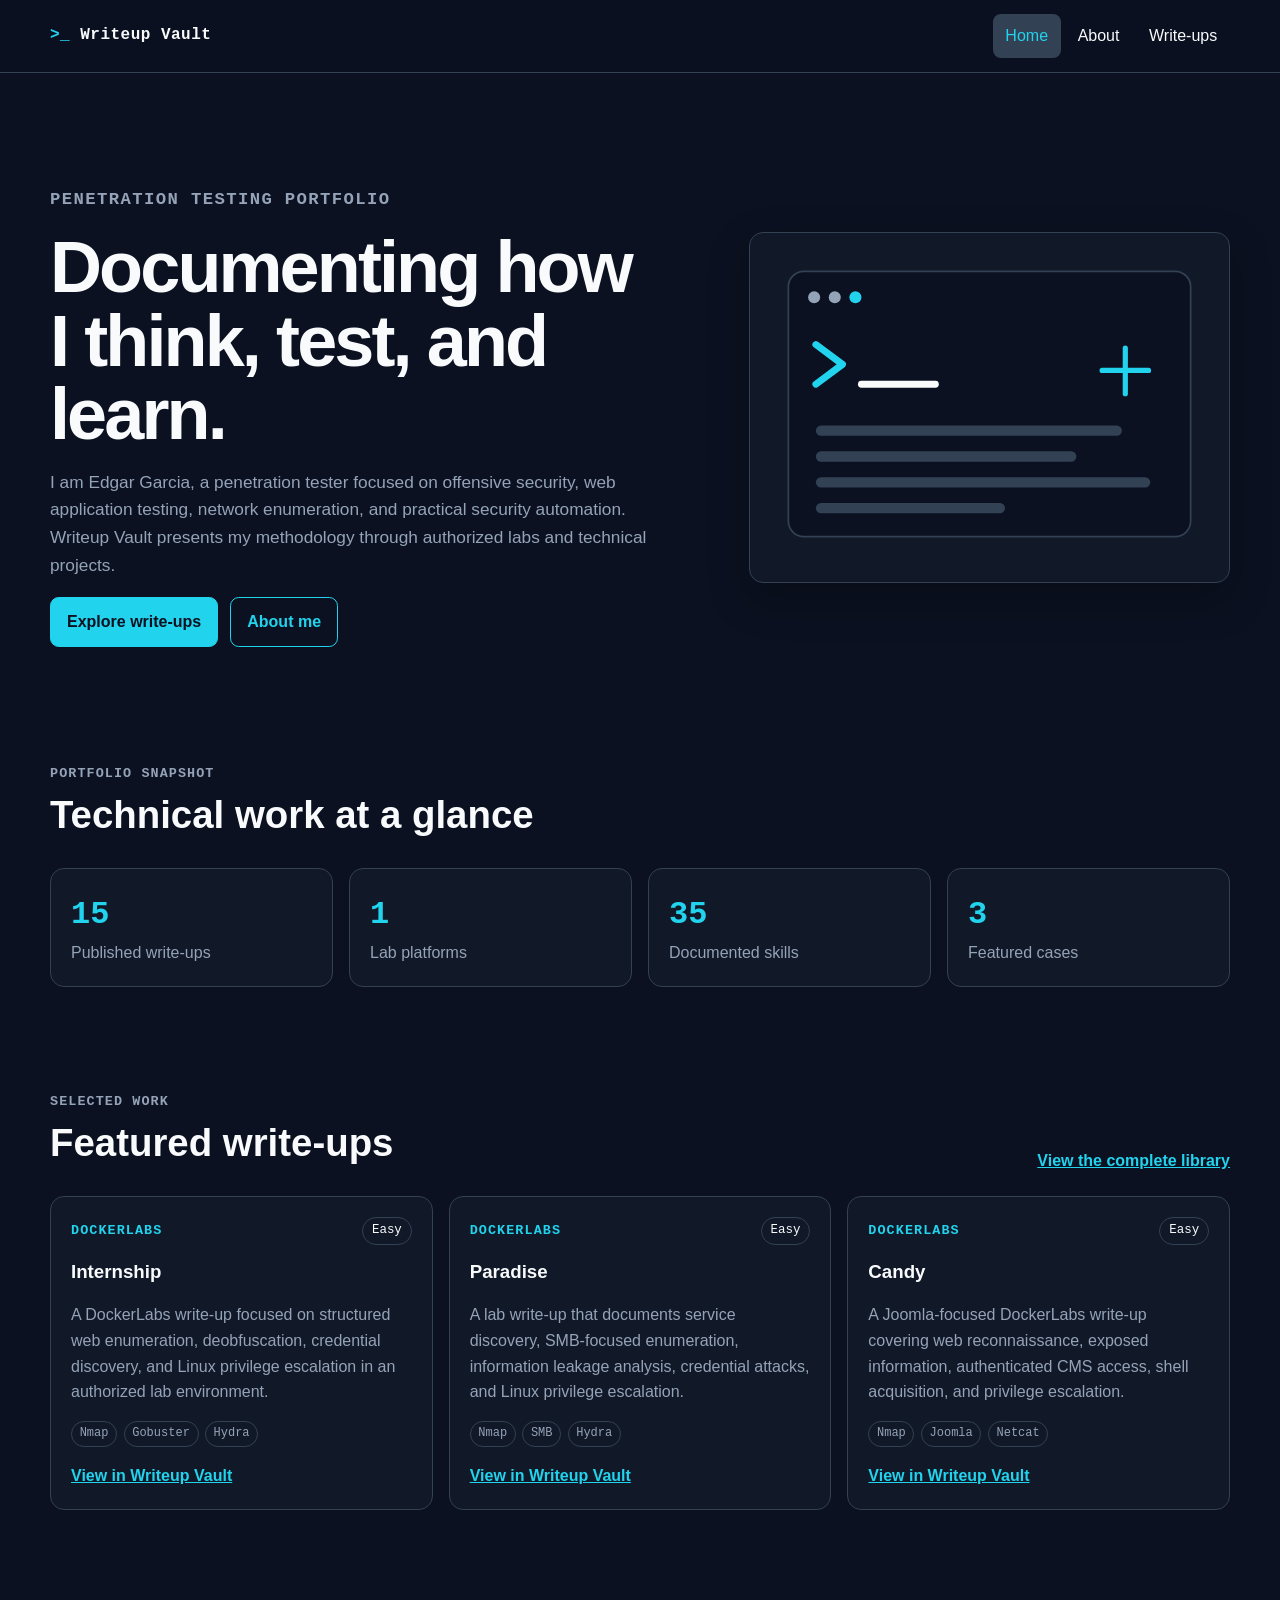
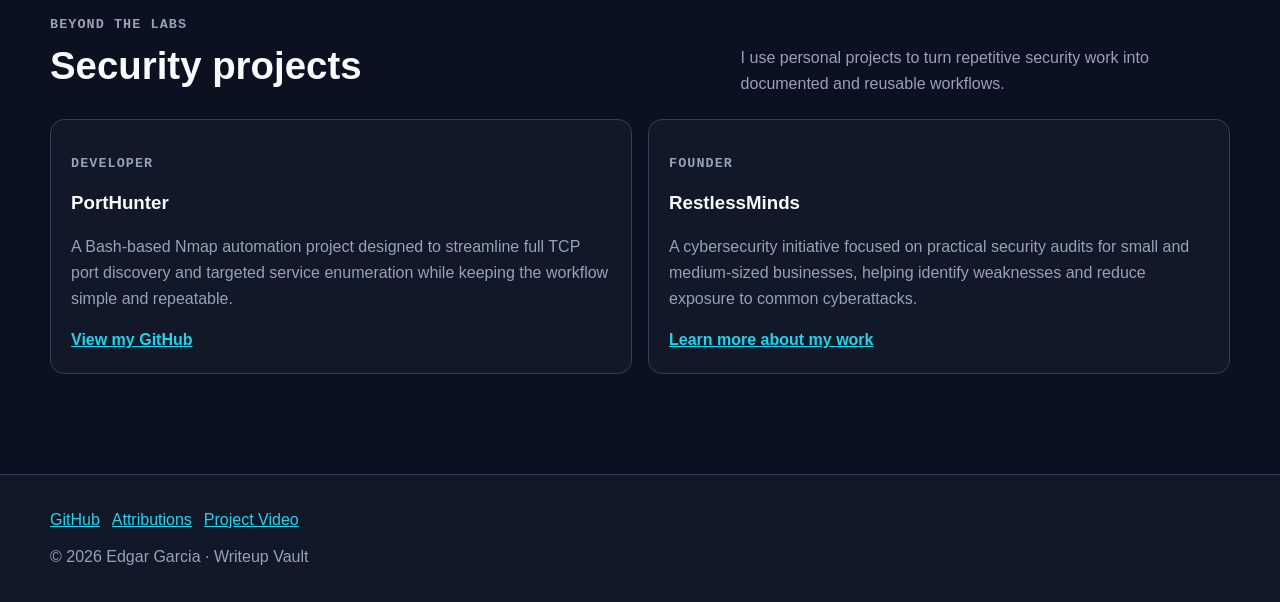
==== finalproject/index.html @ 9d67a1e1 "W06 Project - Completion" ====
<!doctype html>
<html lang="en">
<head>
  <meta charset="utf-8">
  <meta name="viewport" content="width=device-width, initial-scale=1">
  <title>Writeup Vault | Edgar Garcia Cybersecurity Portfolio</title>
  <meta name="description" content="Explore Edgar Garcia's professional cybersecurity portfolio, featured penetration testing write-ups, skills, and security projects.">
  <meta name="author" content="Edgar Garcia">
  <meta property="og:title" content="Writeup Vault | Edgar Garcia Cybersecurity Portfolio">
  <meta property="og:description" content="A professional penetration testing portfolio documenting methodology, technical findings, and lessons learned from authorized labs.">
  <meta property="og:type" content="website">
  <meta property="og:site_name" content="Writeup Vault">
  <meta property="og:url" content="https://edrigmorado.github.io/wdd231/finalproject/">
  <link rel="icon" href="images/favicon.svg" type="image/svg+xml">
  <link rel="stylesheet" href="styles/base.css">
  <link rel="stylesheet" href="styles/larger.css">
  <script type="module" src="scripts/main.js"></script>
  <script type="module" src="scripts/home.js"></script>
</head>
<body>
  <a class="skip-link" href="#main-content">Skip to main content</a>

  <header class="site-header">
    <div class="header-inner">
      <a class="brand" href="index.html"><span class="brand-mark">&gt;_</span> Writeup Vault</a>
      <button id="menu-button" class="menu-button" type="button" aria-expanded="false" aria-controls="primary-nav" aria-label="Open navigation menu">☰</button>
      <nav id="primary-nav" class="primary-nav" aria-label="Primary navigation">
        <ul>
          <li><a href="index.html" aria-current="page">Home</a></li>
          <li><a href="about.html">About</a></li>
          <li><a href="writeups.html">Write-ups</a></li>
        </ul>
      </nav>
    </div>
  </header>

  <main id="main-content">
    <section class="hero">
      <div class="hero-grid">
        <div class="hero-copy">
          <p class="eyebrow">Penetration Testing Portfolio</p>
          <h1>Documenting how I think, test, and learn.</h1>
          <p>
            I am Edgar Garcia, a penetration tester focused on offensive security, web application testing,
            network enumeration, and practical security automation. Writeup Vault presents my methodology
            through authorized labs and technical projects.
          </p>
          <div class="hero-actions">
            <a class="button" href="writeups.html">Explore write-ups</a>
            <a class="button button-secondary" href="about.html">About me</a>
          </div>
        </div>
        <div class="hero-visual">
          <img src="images/vault-terminal.svg" alt="Stylized terminal representing the Writeup Vault cybersecurity portfolio" width="520" height="360" loading="lazy">
        </div>
      </div>
    </section>

    <section class="section" aria-labelledby="stats-title">
      <div class="section-heading">
        <div>
          <p class="eyebrow">Portfolio snapshot</p>
          <h2 id="stats-title">Technical work at a glance</h2>
        </div>
      </div>
      <div id="portfolio-stats" class="stats-grid" aria-live="polite"></div>
      <p id="home-data-status" class="sr-only" aria-live="polite"></p>
    </section>

    <section class="section" aria-labelledby="featured-title">
      <div class="section-heading">
        <div>
          <p class="eyebrow">Selected work</p>
          <h2 id="featured-title">Featured write-ups</h2>
        </div>
        <a class="text-link" href="writeups.html">View the complete library</a>
      </div>
      <div id="featured-writeups" class="writeup-grid"></div>
    </section>

    <section class="section" aria-labelledby="projects-title">
      <div class="section-heading">
        <div>
          <p class="eyebrow">Beyond the labs</p>
          <h2 id="projects-title">Security projects</h2>
        </div>
        <p>I use personal projects to turn repetitive security work into documented and reusable workflows.</p>
      </div>

      <div class="project-grid">
        <article class="project-card">
          <p class="eyebrow">Developer</p>
          <h3>PortHunter</h3>
          <p>
            A Bash-based Nmap automation project designed to streamline full TCP port discovery and targeted
            service enumeration while keeping the workflow simple and repeatable.
          </p>
          <a class="text-link" href="https://github.com/EdrigMorado" target="_blank" rel="noopener">View my GitHub</a>
        </article>

        <article class="project-card">
          <p class="eyebrow">Founder</p>
          <h3>RestlessMinds</h3>
          <p>
            A cybersecurity initiative focused on practical security audits for small and medium-sized businesses,
            helping identify weaknesses and reduce exposure to common cyberattacks.
          </p>
          <a class="text-link" href="about.html#projects">Learn more about my work</a>
        </article>
      </div>
    </section>
  </main>

  <footer class="site-footer">
    <div class="footer-inner">
      <ul class="footer-links">
        <li><a href="https://github.com/EdrigMorado" target="_blank" rel="noopener">GitHub</a></li>
        <li><a href="attributions.html">Attributions</a></li>
        <li><a data-video-link href="#">Project Video</a></li>
      </ul>
      <p>© <span data-current-year></span> Edgar Garcia · Writeup Vault</p>
    </div>
  </footer>
</body>
</html>
---- finalproject/styles/base.css ----
:root {
  --navy: #0b1120;
  --surface: #111827;
  --slate: #334155;
  --light-slate: #94a3b8;
  --white: #f8fafc;
  --cyan: #22d3ee;
  --cyan-dark: #0e7490;
  --danger: #fecaca;
  --max-width: 1180px;
  --radius: 14px;
  --shadow: 0 16px 40px rgb(0 0 0 / 25%);
}

* {
  box-sizing: border-box;
}

html {
  scroll-behavior: smooth;
}

body {
  margin: 0;
  min-width: 320px;
  background: var(--navy);
  color: var(--white);
  font-family: "Segoe UI", Arial, sans-serif;
  line-height: 1.6;
}

img,
svg {
  max-width: 100%;
  height: auto;
}

a {
  color: var(--cyan);
}

a:hover {
  text-decoration-thickness: 2px;
}

button,
input,
select,
textarea {
  font: inherit;
}

button,
a {
  -webkit-tap-highlight-color: transparent;
}

:focus-visible {
  outline: 3px solid var(--cyan);
  outline-offset: 3px;
}

.skip-link {
  position: absolute;
  left: 1rem;
  top: -5rem;
  z-index: 1000;
  background: var(--white);
  color: var(--navy);
  padding: 0.7rem 1rem;
  border-radius: 0.4rem;
}

.skip-link:focus {
  top: 1rem;
}

.site-header {
  position: sticky;
  top: 0;
  z-index: 100;
  border-bottom: 1px solid var(--slate);
  background: rgb(11 17 32 / 96%);
  backdrop-filter: blur(12px);
}

.header-inner,
main,
.footer-inner {
  width: min(calc(100% - 2rem), var(--max-width));
  margin-inline: auto;
}

.header-inner {
  min-height: 4.5rem;
  display: flex;
  align-items: center;
  justify-content: space-between;
  gap: 1rem;
}

.brand {
  color: var(--white);
  text-decoration: none;
  font-family: Consolas, "Courier New", monospace;
  font-weight: 700;
  letter-spacing: 0.03em;
}

.brand-mark {
  color: var(--cyan);
}

.menu-button {
  display: inline-flex;
  align-items: center;
  justify-content: center;
  min-width: 44px;
  min-height: 44px;
  border: 1px solid var(--slate);
  border-radius: 0.55rem;
  background: transparent;
  color: var(--white);
  cursor: pointer;
}

.primary-nav {
  display: none;
  position: absolute;
  inset: 4.5rem 0 auto 0;
  background: var(--surface);
  border-bottom: 1px solid var(--slate);
}

.primary-nav.nav-open {
  display: block;
}

.primary-nav ul {
  list-style: none;
  margin: 0;
  padding: 0.75rem 1rem 1rem;
}

.primary-nav a {
  display: block;
  padding: 0.8rem 1rem;
  color: var(--white);
  text-decoration: none;
  border-radius: 0.5rem;
}

.primary-nav a:hover,
.primary-nav a[aria-current="page"] {
  background: var(--slate);
  color: var(--cyan);
}

main {
  min-height: 70vh;
}

.hero,
.page-hero {
  padding: 4rem 0 3rem;
}

.hero-grid {
  display: grid;
  gap: 2rem;
  align-items: center;
}

.hero-copy h1,
.page-hero h1 {
  margin: 0.35rem 0 1rem;
  max-width: 15ch;
  font-size: clamp(2.25rem, 9vw, 4.5rem);
  line-height: 1.02;
  letter-spacing: -0.04em;
}

.hero-copy p,
.page-hero > p {
  max-width: 65ch;
  color: var(--light-slate);
  font-size: 1.08rem;
}

.eyebrow {
  color: var(--cyan);
  font-family: Consolas, "Courier New", monospace;
  font-size: 0.84rem;
  font-weight: 700;
  letter-spacing: 0.08em;
  text-transform: uppercase;
}

.hero-actions,
.card-actions,
.footer-links {
  display: flex;
  flex-wrap: wrap;
  gap: 0.75rem;
}

.button {
  display: inline-flex;
  align-items: center;
  justify-content: center;
  min-height: 44px;
  padding: 0.7rem 1rem;
  border: 1px solid var(--cyan);
  border-radius: 0.55rem;
  background: var(--cyan);
  color: var(--navy);
  font-weight: 700;
  text-decoration: none;
  cursor: pointer;
}

.button:hover {
  background: #67e8f9;
}

.button-secondary {
  background: transparent;
  color: var(--cyan);
}

.hero-visual {
  padding: 1rem;
  border: 1px solid var(--slate);
  border-radius: var(--radius);
  background: var(--surface);
  box-shadow: var(--shadow);
}

.section {
  padding: 3.25rem 0;
}

.section-heading {
  display: flex;
  flex-wrap: wrap;
  align-items: end;
  justify-content: space-between;
  gap: 1rem;
  margin-bottom: 1.4rem;
}

.section-heading h2 {
  margin: 0;
  font-size: clamp(1.7rem, 5vw, 2.4rem);
}

.section-heading p {
  max-width: 55ch;
  margin: 0;
  color: var(--light-slate);
}

.stats-grid,
.writeup-grid,
.project-grid,
.skills-grid {
  display: grid;
  gap: 1rem;
}

.stat-card,
.writeup-card,
.project-card,
.skill-panel,
.contact-card,
.response-card {
  min-width: 0;
  border: 1px solid var(--slate);
  border-radius: var(--radius);
  background: var(--surface);
}

.stat-card {
  padding: 1.25rem;
}

.stat-card strong {
  display: block;
  color: var(--cyan);
  font-family: Consolas, "Courier New", monospace;
  font-size: 2rem;
}

.stat-card span {
  color: var(--light-slate);
}

.writeup-card,
.project-card,
.skill-panel,
.contact-card,
.response-card {
  padding: 1.25rem;
}

.writeup-card h2,
.writeup-card h3,
.project-card h2,
.project-card h3 {
  margin: 0.7rem 0;
}

.writeup-card p,
.project-card p {
  color: var(--light-slate);
}

.card-topline {
  display: flex;
  justify-content: space-between;
  align-items: center;
  gap: 1rem;
}

.difficulty-badge,
.tag {
  display: inline-flex;
  align-items: center;
  border: 1px solid var(--slate);
  border-radius: 999px;
  font-family: Consolas, "Courier New", monospace;
}

.difficulty-badge {
  padding: 0.2rem 0.55rem;
  color: var(--white);
  font-size: 0.78rem;
}

.tag-row {
  display: flex;
  flex-wrap: wrap;
  gap: 0.4rem;
  margin: 1rem 0;
}

.tag {
  padding: 0.16rem 0.48rem;
  color: var(--light-slate);
  font-size: 0.75rem;
}

.text-link {
  font-weight: 700;
}

.writeup-meta {
  display: grid;
  gap: 0.6rem;
  margin: 1rem 0;
}

.writeup-meta div {
  display: grid;
  grid-template-columns: minmax(7rem, 0.45fr) 1fr;
  gap: 0.75rem;
  border-bottom: 1px solid var(--slate);
  padding-bottom: 0.45rem;
}

.writeup-meta dt {
  color: var(--light-slate);
}

.writeup-meta dd {
  margin: 0;
  overflow-wrap: anywhere;
}

.filters {
  min-inline-size: 0;
  display: grid;
  gap: 1rem;
  margin-bottom: 1.5rem;
  padding: 1rem;
  border: 1px solid var(--slate);
  border-radius: var(--radius);
  background: var(--surface);
}

.field label,
.field legend {
  display: block;
  margin-bottom: 0.4rem;
  font-weight: 700;
}

.field input,
.field select,
.field textarea {
  width: 100%;
  min-height: 44px;
  border: 1px solid var(--slate);
  border-radius: 0.5rem;
  background: var(--navy);
  color: var(--white);
  padding: 0.65rem 0.75rem;
}

.field textarea {
  min-height: 9rem;
  resize: vertical;
}

.checkbox-field {
  display: flex;
  align-items: center;
  gap: 0.6rem;
}

.checkbox-field input {
  width: 1.2rem;
  height: 1.2rem;
  accent-color: var(--cyan);
}

.favorite-button {
  min-height: 44px;
  padding: 0.65rem 0.85rem;
  border: 1px solid var(--slate);
  border-radius: 0.55rem;
  background: transparent;
  color: var(--white);
  cursor: pointer;
}

.favorite-button[aria-pressed="true"] {
  border-color: var(--cyan);
  color: var(--cyan);
}

.notice {
  grid-column: 1 / -1;
  padding: 1rem;
  border: 1px solid var(--slate);
  border-radius: 0.5rem;
  background: var(--surface);
}

.error-notice {
  color: var(--danger);
}

.sr-only {
  position: absolute;
  width: 1px;
  height: 1px;
  padding: 0;
  margin: -1px;
  overflow: hidden;
  clip: rect(0, 0, 0, 0);
  white-space: nowrap;
  border: 0;
}

dialog {
  width: min(92vw, 680px);
  max-height: 85vh;
  overflow: auto;
  border: 1px solid var(--slate);
  border-radius: var(--radius);
  background: var(--surface);
  color: var(--white);
  box-shadow: var(--shadow);
}

dialog::backdrop {
  background: rgb(0 0 0 / 72%);
}

.dialog-header {
  display: flex;
  justify-content: flex-end;
}

.dialog-close {
  min-width: 44px;
  min-height: 44px;
  border: 1px solid var(--slate);
  border-radius: 0.5rem;
  background: transparent;
  color: var(--white);
  cursor: pointer;
}

.skill-list {
  padding-left: 1.25rem;
}

.about-grid {
  display: grid;
  gap: 1rem;
}

.profile-summary {
  padding: 1.5rem;
  border-left: 4px solid var(--cyan);
  background: var(--surface);
}

.profile-summary p {
  margin: 0;
  color: var(--light-slate);
}

.certification {
  display: inline-flex;
  gap: 0.5rem;
  align-items: center;
  padding: 0.5rem 0.75rem;
  border: 1px solid var(--cyan-dark);
  border-radius: 999px;
  color: var(--cyan);
  font-family: Consolas, "Courier New", monospace;
}

.contact-form {
  display: grid;
  gap: 1rem;
}

.form-note {
  color: var(--light-slate);
  font-size: 0.92rem;
}

.response-list {
  display: grid;
  gap: 1rem;
}

.response-list div {
  border-bottom: 1px solid var(--slate);
  padding-bottom: 0.7rem;
}

.response-list dt {
  color: var(--cyan);
  font-weight: 700;
}

.response-list dd {
  margin: 0.25rem 0 0;
  overflow-wrap: anywhere;
  white-space: pre-wrap;
}

.site-footer {
  margin-top: 3rem;
  border-top: 1px solid var(--slate);
  background: var(--surface);
}

.footer-inner {
  padding: 2rem 0;
}

.footer-inner p {
  margin: 0.75rem 0 0;
  color: var(--light-slate);
}

.footer-links {
  list-style: none;
  margin: 0;
  padding: 0;
}


/* About page enhancements */
.about-hero {
  max-width: 850px;
}

.profile-summary-large {
  display: grid;
  gap: 1rem;
}

.profile-summary-large p {
  margin: 0;
}

.about-stats .stat-card strong {
  overflow-wrap: anywhere;
}

.credential-card {
  display: flex;
  flex-direction: column;
  gap: 1.25rem;
  padding: 1.4rem;
  border: 1px solid var(--slate);
  border-radius: var(--radius);
  background: linear-gradient(135deg, var(--surface), #0f1d2e);
}

.credential-card h3 {
  margin: 0.35rem 0 0.6rem;
}

.credential-card p {
  color: var(--light-slate);
}

.project-card-featured {
  position: relative;
  overflow: hidden;
}

.project-card-featured::before {
  content: "";
  position: absolute;
  inset: 0 auto 0 0;
  width: 3px;
  background: var(--cyan);
}

.terminal-sample,
.writeup-reader pre {
  max-width: 100%;
  overflow-x: auto;
  padding: 1rem;
  border: 1px solid var(--slate);
  border-radius: 0.65rem;
  background: #060b14;
  color: var(--white);
  font-family: Consolas, "Courier New", monospace;
  font-size: 0.88rem;
  line-height: 1.55;
}

/* Internal write-up reader */
.writeup-reader {
  max-width: 900px;
  margin-inline: auto;
  padding: 2.5rem 0 4rem;
}

.reader-toolbar {
  display: flex;
  flex-wrap: wrap;
  justify-content: space-between;
  gap: 0.75rem;
  margin-bottom: 2rem;
}

.reader-header {
  padding-bottom: 2rem;
  border-bottom: 1px solid var(--slate);
}

.reader-header h1 {
  margin: 0.35rem 0 1rem;
  font-size: clamp(2.5rem, 8vw, 4.8rem);
  line-height: 1;
  letter-spacing: -0.04em;
}

.reader-lead {
  max-width: 70ch;
  color: var(--light-slate);
  font-size: 1.08rem;
}

.reader-meta-grid {
  display: grid;
  gap: 0.75rem;
  margin-top: 1.5rem;
}

.reader-meta-grid div {
  padding: 0.8rem;
  border: 1px solid var(--slate);
  border-radius: 0.55rem;
  background: var(--surface);
}

.reader-meta-grid span,
.reader-meta-grid strong {
  display: block;
}

.reader-meta-grid span {
  color: var(--light-slate);
  font-size: 0.8rem;
  text-transform: uppercase;
  letter-spacing: 0.06em;
}

.reader-note {
  margin: 2rem 0;
  padding: 1rem 1.15rem;
  border-left: 4px solid var(--cyan);
  background: var(--surface);
  color: var(--light-slate);
}

.reader-note strong {
  color: var(--white);
}

.reader-section {
  padding: 1rem 0 1.5rem;
}

.reader-section + .reader-section {
  border-top: 1px solid var(--slate);
}

.reader-section h2,
.reader-source h2 {
  margin-bottom: 0.75rem;
  color: var(--white);
}

.reader-section p,
.reader-section li,
.reader-source p {
  color: var(--light-slate);
}

.reader-source {
  margin-top: 2rem;
  padding: 1.25rem;
  border: 1px solid var(--slate);
  border-radius: var(--radius);
  background: var(--surface);
}
---- finalproject/styles/larger.css ----
@media (min-width: 48rem) {
  .menu-button {
    display: none;
  }

  .primary-nav {
    display: block;
    position: static;
    border: 0;
    background: transparent;
  }

  .primary-nav ul {
    display: flex;
    gap: 0.25rem;
    padding: 0;
  }

  .primary-nav a {
    padding: 0.55rem 0.8rem;
  }

  .hero {
    padding: 6rem 0 4rem;
  }

  .hero-grid {
    grid-template-columns: minmax(0, 1.15fr) minmax(280px, 0.85fr);
    gap: 3rem;
  }

  .stats-grid {
    grid-template-columns: repeat(4, minmax(0, 1fr));
  }

  .writeup-grid {
    grid-template-columns: repeat(2, minmax(0, 1fr));
  }

  .project-grid,
  .skills-grid,
  .about-grid {
    grid-template-columns: repeat(2, minmax(0, 1fr));
  }

  .filters {
    grid-template-columns: 2fr 1fr 1fr auto;
    align-items: end;
  }
}

@media (min-width: 70rem) {
  .writeup-grid {
    grid-template-columns: repeat(3, minmax(0, 1fr));
  }
}


@media (min-width: 48rem) {
  .credential-card {
    flex-direction: row;
    align-items: center;
    justify-content: space-between;
  }

  .credential-card > div {
    max-width: 70ch;
  }

  .reader-meta-grid {
    grid-template-columns: repeat(4, minmax(0, 1fr));
  }
}
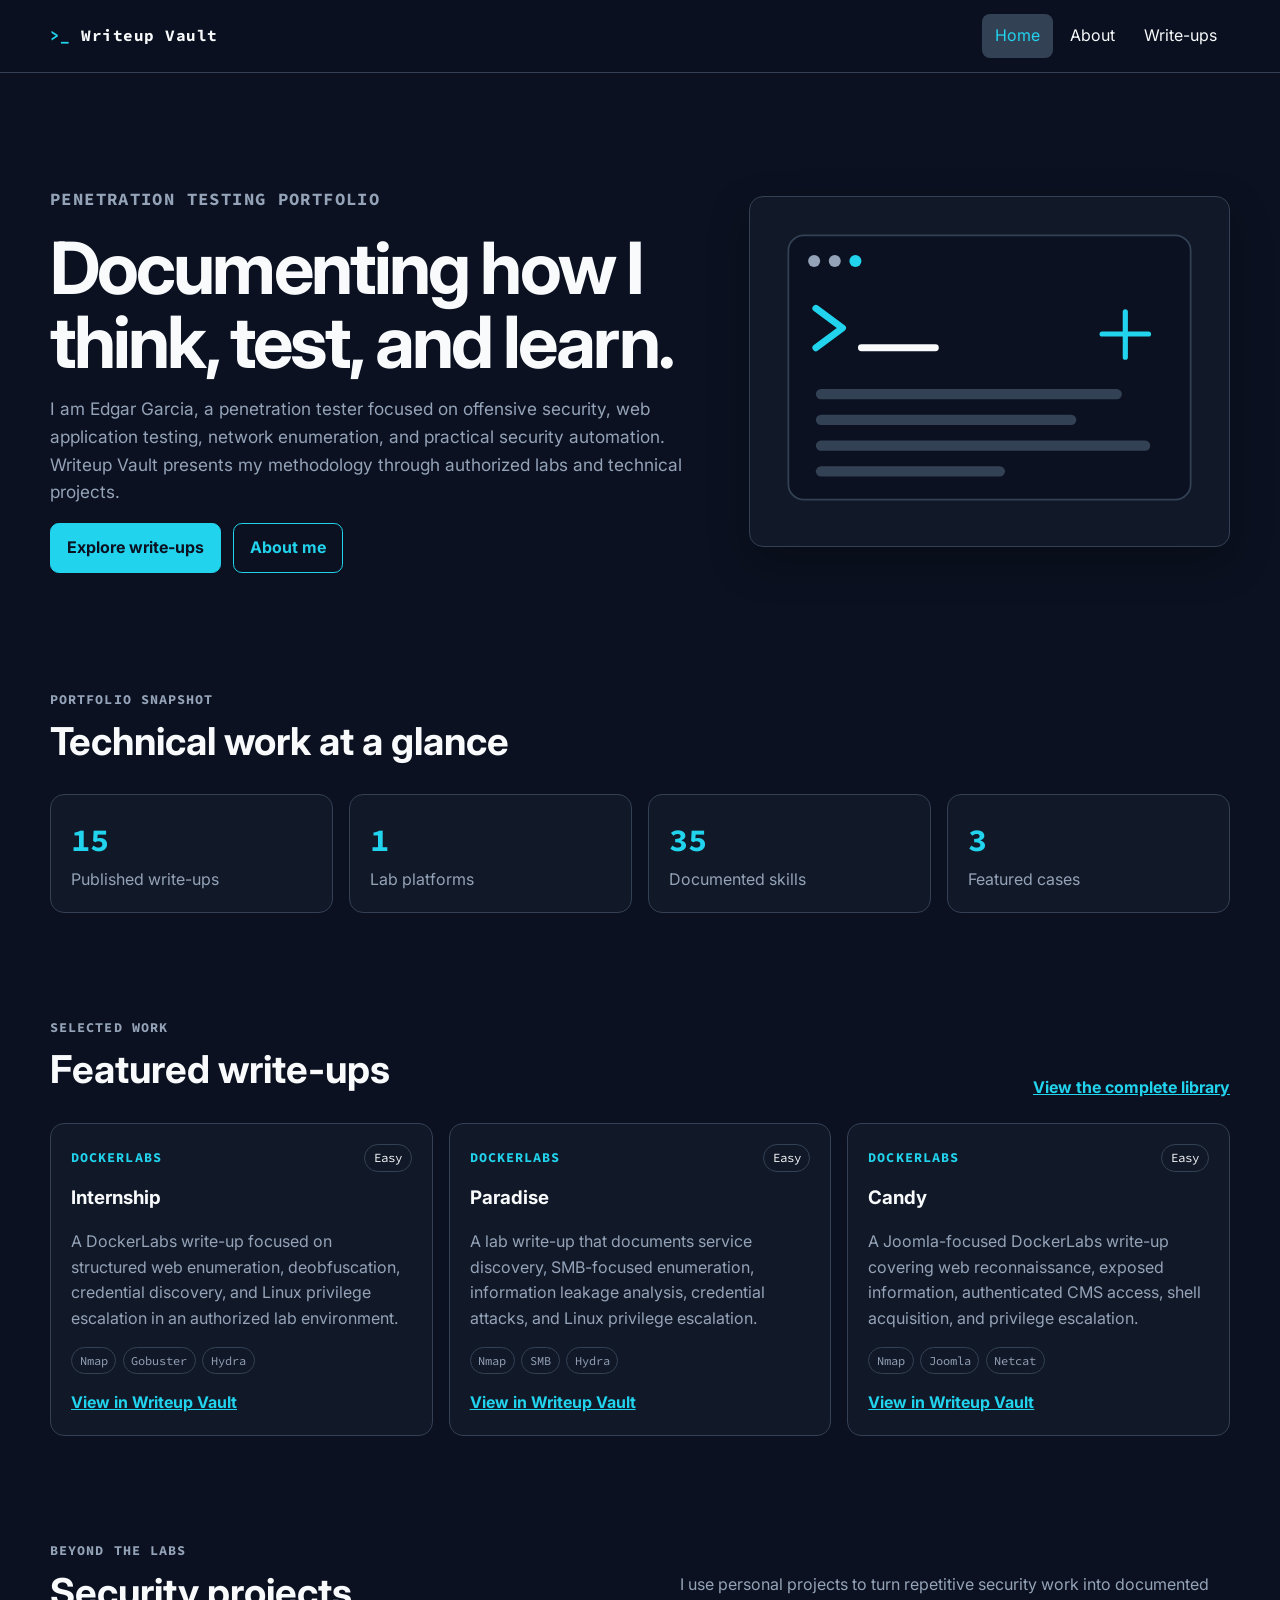
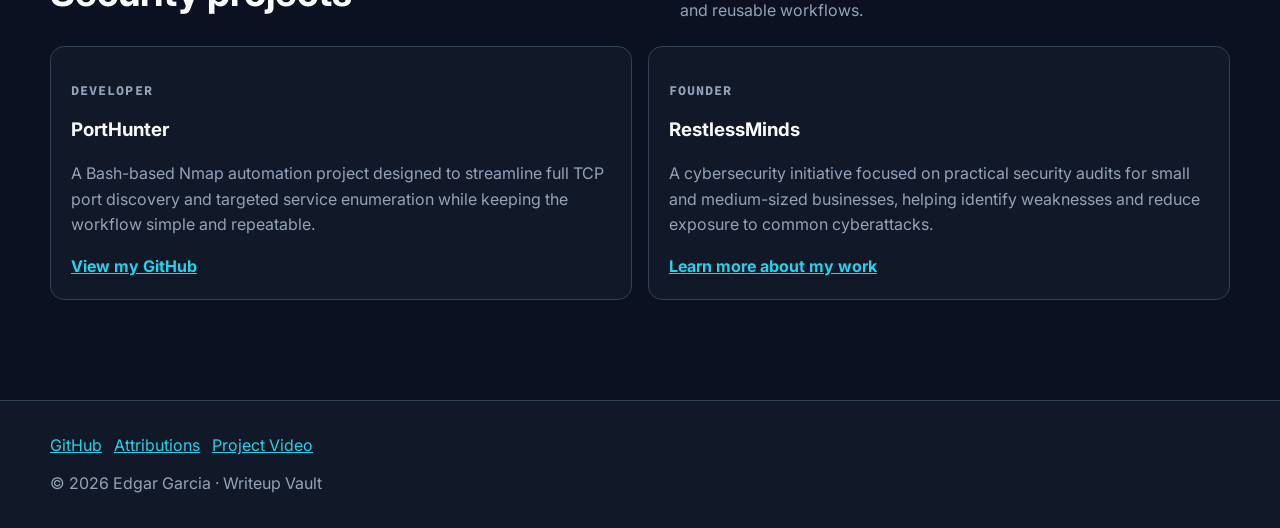
==== commit a245e9c8: "W06 Project - Minimal Changes" ====
--- a/finalproject/index.html
+++ b/finalproject/index.html
@@ -11,6 +11,11 @@
   <meta property="og:type" content="website">
   <meta property="og:site_name" content="Writeup Vault">
   <meta property="og:url" content="https://edrigmorado.github.io/wdd231/finalproject/">
+  <meta property="og:image" content="https://edrigmorado.github.io/wdd231/finalproject/images/social-card.png">
+  <meta property="og:image:alt" content="Writeup Vault cybersecurity portfolio social preview">
+  <link rel="preconnect" href="https://fonts.googleapis.com">
+  <link rel="preconnect" href="https://fonts.gstatic.com" crossorigin>
+  <link href="https://fonts.googleapis.com/css2?family=Inter:wght@400;500;600;700&amp;family=Source+Code+Pro:wght@400;600;700&amp;display=swap" rel="stylesheet">
   <link rel="icon" href="images/favicon.svg" type="image/svg+xml">
   <link rel="stylesheet" href="styles/base.css">
   <link rel="stylesheet" href="styles/larger.css">
--- a/finalproject/styles/base.css
+++ b/finalproject/styles/base.css
@@ -10,6 +10,8 @@
   --max-width: 1180px;
   --radius: 14px;
   --shadow: 0 16px 40px rgb(0 0 0 / 25%);
+  --font-body: "Inter", Arial, sans-serif;
+  --font-mono: "Source Code Pro", "Courier New", monospace;
 }
 
 * {
@@ -25,7 +27,7 @@
   min-width: 320px;
   background: var(--navy);
   color: var(--white);
-  font-family: "Segoe UI", Arial, sans-serif;
+  font-family: var(--font-body);
   line-height: 1.6;
 }
 
@@ -102,7 +104,7 @@
 .brand {
   color: var(--white);
   text-decoration: none;
-  font-family: Consolas, "Courier New", monospace;
+  font-family: var(--font-mono);
   font-weight: 700;
   letter-spacing: 0.03em;
 }
@@ -189,7 +191,7 @@
 
 .eyebrow {
   color: var(--cyan);
-  font-family: Consolas, "Courier New", monospace;
+  font-family: var(--font-mono);
   font-size: 0.84rem;
   font-weight: 700;
   letter-spacing: 0.08em;
@@ -287,7 +289,7 @@
 .stat-card strong {
   display: block;
   color: var(--cyan);
-  font-family: Consolas, "Courier New", monospace;
+  font-family: var(--font-mono);
   font-size: 2rem;
 }
 
@@ -328,7 +330,7 @@
   align-items: center;
   border: 1px solid var(--slate);
   border-radius: 999px;
-  font-family: Consolas, "Courier New", monospace;
+  font-family: var(--font-mono);
 }
 
 .difficulty-badge {
@@ -521,7 +523,7 @@
   border: 1px solid var(--cyan-dark);
   border-radius: 999px;
   color: var(--cyan);
-  font-family: Consolas, "Courier New", monospace;
+  font-family: var(--font-mono);
 }
 
 .contact-form {
@@ -635,7 +637,7 @@
   border-radius: 0.65rem;
   background: #060b14;
   color: var(--white);
-  font-family: Consolas, "Courier New", monospace;
+  font-family: var(--font-mono);
   font-size: 0.88rem;
   line-height: 1.55;
 }
